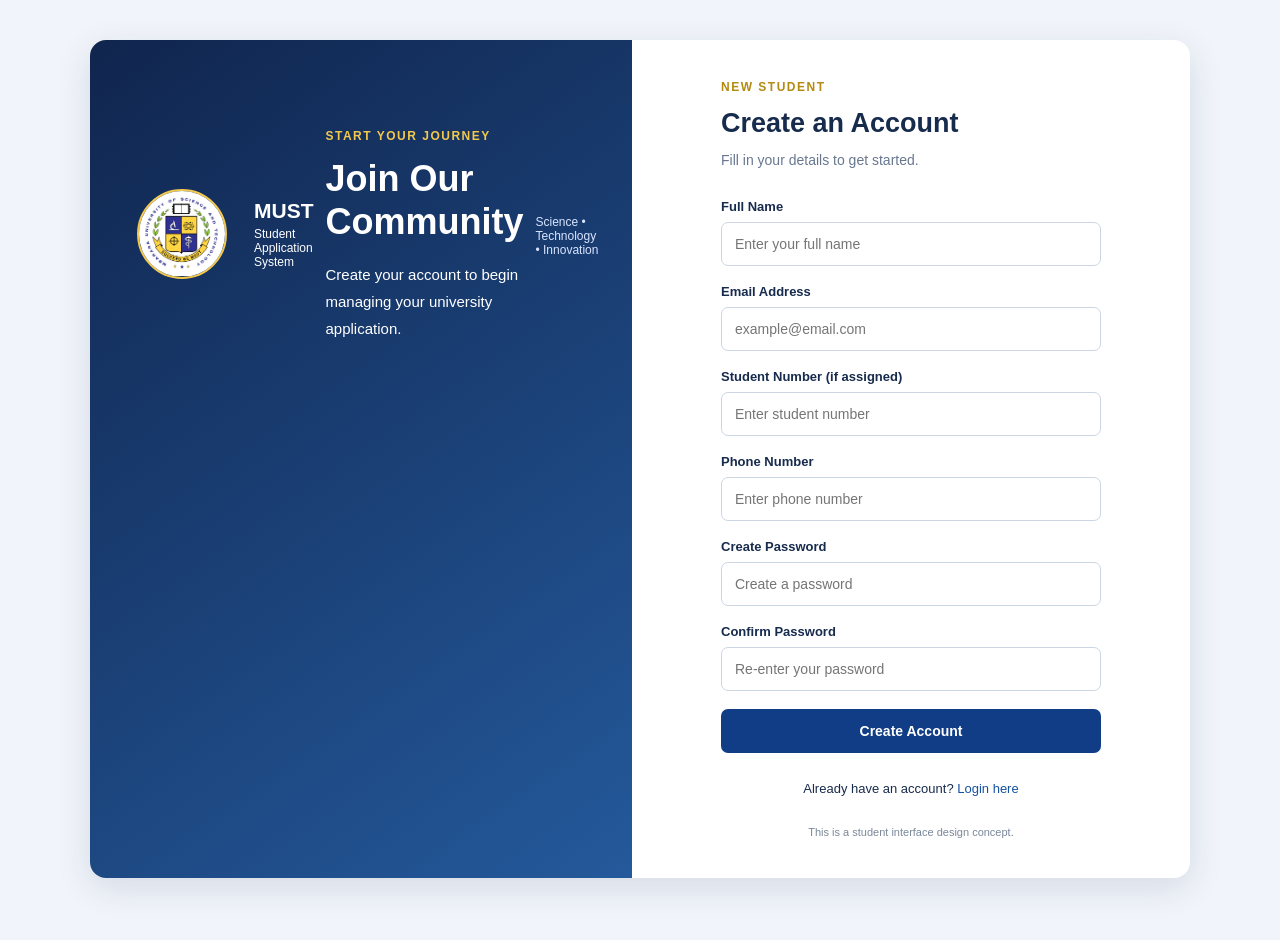
==== Register.html @ d8ccf47e "Add files via upload" ====
<!DOCTYPE html>
<html>
<head>
    <meta charset="UTF-8">
    <meta name="viewport" content="width=device-width, initial-scale=1.0">
    <title>MUST Application System | Create Account</title>
    <link rel="stylesheet" href="style.css">
</head>

<body>
    <main class="page-container">

        <section class="welcome-panel register-welcome">
            <div class="brand">
                <div class="brand">
                <img src ="MUST.jpg"
                alt ="MUST university Logo"
                class="brand-logo">
                <div>
                    <h2>MUST</h2>
                    <p>Student Application System</p>
                </div>
            </div>

            <div class="welcome-text">
                <p class="eyebrow">START YOUR JOURNEY</p>
                <h1>Join Our Community</h1>
                <p>
                    Create your account to begin managing
                    your university application.
                </p>
            </div>

            <p class="panel-footer">
                Science • Technology • Innovation
            </p>
        </section>

        <section class="form-panel">
            <div class="form-content">
                <p class="eyebrow">NEW STUDENT</p>
                <h1>Create an Account</h1>
                <p class="subtitle">
                    Fill in your details to get started.
                </p>

                <form>
                    <div class="form-group">
                        <label for="fullname">Full Name</label>
                        <input
                            type="text"
                            id="fullname"
                            name="fullname"
                            placeholder="Enter your full name"
                            autocomplete="name"
                            required>
                    </div>

                    <div class="form-group">
                        <label for="email">Email Address</label>
                        <input
                            type="email"
                            id="email"
                            name="email"
                            placeholder="example@email.com"
                            autocomplete="email"
                            required>
                    </div>

                    <div class="form-group">
                        <label for="regnumber">Student Number (if assigned)</label>
                        <input
                            type="text"
                            id="regnumber"
                            name="regnumber"
                            placeholder="Enter student number">
                    </div>

                    <div class="form-group">
                        <label for="phone">Phone Number</label>
                        <input
                            type="tel"
                            id="phone"
                            name="phone"
                            placeholder="Enter phone number"
                            autocomplete="tel"
                            required>
                    </div>

                    <div class="form-group">
                        <label for="newpassword">Create Password</label>
                        <input
                            type="password"
                            id="newpassword"
                            name="newpassword"
                            placeholder="Create a password"
                            autocomplete="new-password"
                            minlength="8"
                            required>
                    </div>

                    <div class="form-group">
                        <label for="confirm">Confirm Password</label>
                        <input
                            type="password"
                            id="confirm"
                            name="confirm"
                            placeholder="Re-enter your password"
                            autocomplete="new-password"
                            minlength="8"
                            required>
                    </div>

                    <button type="submit" class="btn-primary">
                        Create Account
                    </button>
                </form>

                <p class="login-prompt">
                    Already have an account?
                    <a href="index.html">Login here</a>
                </p>

                <p class="small-note">
                    This is a student interface design concept.
                </p>
            </div>
        </section>

    </main>
</body>
</html>
---- style.css ----
/* 1. Basic page settings */
* {
    box-sizing: border-box;
    margin: 0;
    padding: 0;
}

body {
    font-family: Arial, sans-serif;
    background-color: #f1f4fa;
    color: #172b4d;
    min-height: 100vh;
}

/* 2. Main layout */
.page-container {
    display: flex;
    width: 100%;
    max-width: 1100px;
    min-height: 680px;
    margin: 40px auto;
    background-color: white;
    border-radius: 16px;
    overflow: hidden;
    box-shadow: 0 10px 35px rgba(20, 40, 80, 0.12);
}

/* 3. Left welcome panel */
.welcome-panel {
    flex: 1;
    background: linear-gradient(145deg, #082d70, #1552a0);
    color: white;
    padding: 40px 32px;
    display: flex;
    flex-direction: column;
    justify-content: space-between;
}

.register-welcome {
    background: linear-gradient(145deg, #10254e, #24599b);
}

/* 4. University branding */
.brand {
    display: flex;
    align-items: center;
    gap: 12px;
}

.brand-logo {
    width: 90px;
    height: 90px;
    object-fit: contain;
    margin: 15px;
    border: 2px solid #f2c94c;
    border-radius: 50%;
    display: flex;
    justify-content: center;
    align-items: center;
    color: #f2c94c;
    font-size: 25px;
    font-weight: bold;
}

.brand h2 {
    font-size: 21px;
}

.brand p {
    font-size: 12px;
    margin-top: 4px;
}

/* 5. Welcome message */
.welcome-text {
    margin: 45px 0;
}

.eyebrow {
    color: #b48a12;
    font-size: 12px;
    font-weight: bold;
    letter-spacing: 1.5px;
    margin-bottom: 14px;
}

.welcome-panel .eyebrow {
    color: #f2c94c;
}

.welcome-text h1 {
    font-size: 36px;
    line-height: 1.2;
    margin-bottom: 18px;
}

.welcome-text > p:last-child {
    font-size: 15px;
    line-height: 1.8;
}

.panel-footer {
    font-size: 12px;
    color: #d9e5ff;
}

/* 6. Right form panel */
.form-panel {
    flex: 1;
    display: flex;
    align-items: center;
    justify-content: center;
    padding: 40px;
}

.form-content {
    width: 100%;
    max-width: 380px;
}

.form-content h1 {
    font-size: 27px;
    margin-bottom: 10px;
}

.subtitle {
    color: #68778f;
    font-size: 14px;
    margin-bottom: 28px;
    line-height: 1.6;
}

/* 7. Form fields */
.form-group {
    margin-bottom: 18px;
}

.form-group label {
    display: block;
    font-size: 13px;
    font-weight: bold;
    margin-bottom: 8px;
}

.form-group input {
    width: 100%;
    padding: 13px;
    border: 1px solid #ccd5e3;
    border-radius: 7px;
    font-size: 14px;
    outline: none;
}

.form-group input:focus {
    border-color: #1552a0;
    box-shadow: 0 0 0 3px rgba(21, 82, 160, 0.12);
}

/* 8. Remember me and help link */
.form-options {
    display: flex;
    align-items: center;
    justify-content: space-between;
    gap: 10px;
    margin: 5px 0 22px;
    font-size: 12px;
}

.remember {
    display: flex;
    align-items: center;
    gap: 6px;
}

a {
    color: #1552a0;
    text-decoration: none;
}

a:hover {
    text-decoration: underline;
}

/* 9. Buttons */
.btn-primary,
.btn-secondary {
    width: 100%;
    display: block;
    text-align: center;
    padding: 14px;
    border-radius: 7px;
    font-size: 14px;
    font-weight: bold;
    cursor: pointer;
}

.btn-primary {
    background-color: #103d85;
    color: white;
    border: none;
}

.btn-primary:hover {
    background-color: #082d70;
}

.btn-secondary {
    border: 1px solid #1552a0;
    color: #1552a0;
    background-color: white;
}

.btn-secondary:hover {
    background-color: #edf3ff;
    text-decoration: none;
}

/* 10. Login and account links */
.separator {
    display: flex;
    align-items: center;
    gap: 12px;
    margin: 25px 0;
    color: #7a8799;
    font-size: 10px;
}

.separator::before,
.separator::after {
    content: "";
    flex: 1;
    height: 1px;
    background-color: #dce2ec;
}

.login-prompt {
    text-align: center;
    margin-top: 24px;
    font-size: 13px;
    line-height: 1.8;
}

.small-note {
    text-align: center;
    color: #7a8799;
    font-size: 11px;
    margin-top: 25px;
}

/* 11. Mobile phone layout */
@media (max-width: 760px) {
    .page-container {
        flex-direction: column;
        margin: 0;
        border-radius: 0;
        min-height: 100vh;
    }

    .welcome-panel {
        padding: 25px;
    }

    .welcome-text {
        margin: 30px 0;
    }

    .welcome-text h1 {
        font-size: 28px;
    }

    .panel-footer {
        margin-top: 10px;
    }

    .form-panel {
        padding: 30px 22px;
    }
}
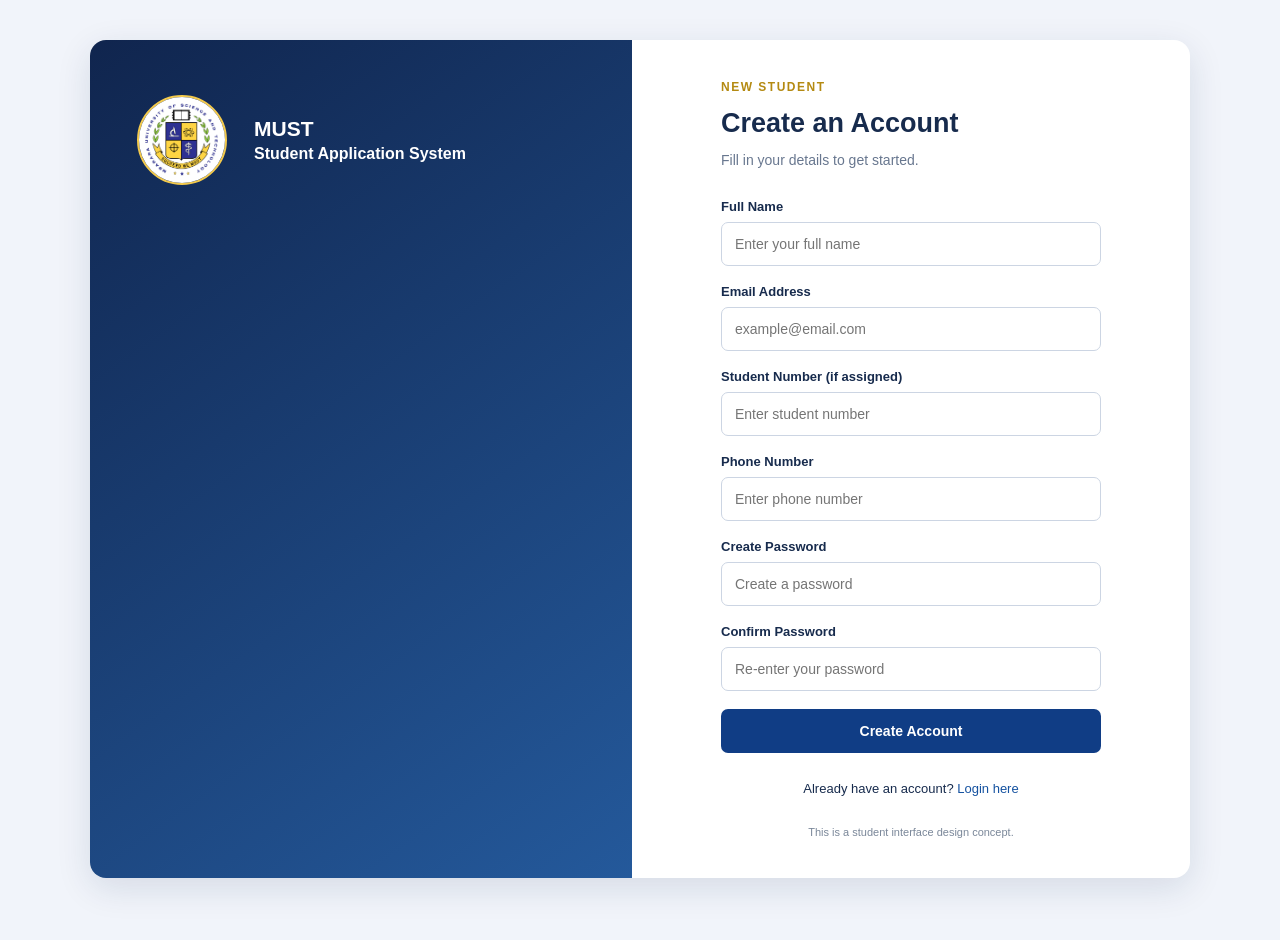
==== commit 4dbfd191: "Update Register.html" ====
--- a/Register.html
+++ b/Register.html
@@ -22,18 +22,6 @@
                 </div>
             </div>
 
-            <div class="welcome-text">
-                <p class="eyebrow">START YOUR JOURNEY</p>
-                <h1>Join Our Community</h1>
-                <p>
-                    Create your account to begin managing
-                    your university application.
-                </p>
-            </div>
-
-            <p class="panel-footer">
-                Science • Technology • Innovation
-            </p>
         </section>
 
         <section class="form-panel">
@@ -129,4 +117,4 @@
 
     </main>
 </body>
-</html>+</html>
--- a/style.css
+++ b/style.css
@@ -67,7 +67,8 @@
 }
 
 .brand p {
-    font-size: 12px;
+    font-size: 16px;
+    font-weght: bold;
     margin-top: 4px;
 }
 
@@ -226,6 +227,7 @@
 }
 
 .separator::before,
+
 .separator::after {
     content: "";
     flex: 1;
@@ -275,4 +277,8 @@
     .form-panel {
         padding: 30px 22px;
     }
-}+}
+.brand p{
+    font-weight: 900 !important;
+    -webkit-text-stroke; 0.5px;
+}
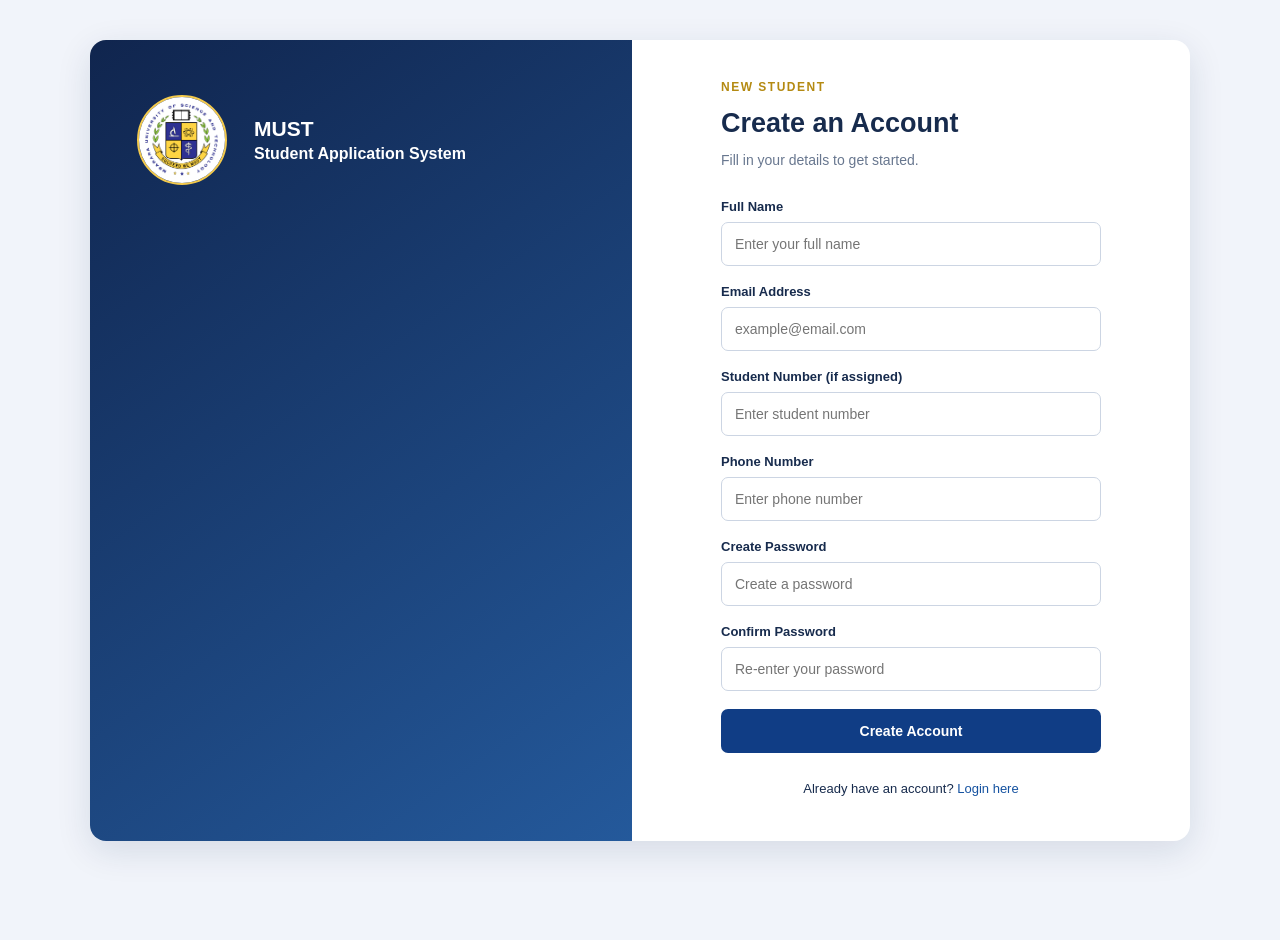
==== commit 1dbb6691: "Update Register.html" ====
--- a/Register.html
+++ b/Register.html
@@ -108,10 +108,6 @@
                     Already have an account?
                     <a href="index.html">Login here</a>
                 </p>
-
-                <p class="small-note">
-                    This is a student interface design concept.
-                </p>
             </div>
         </section>
 
